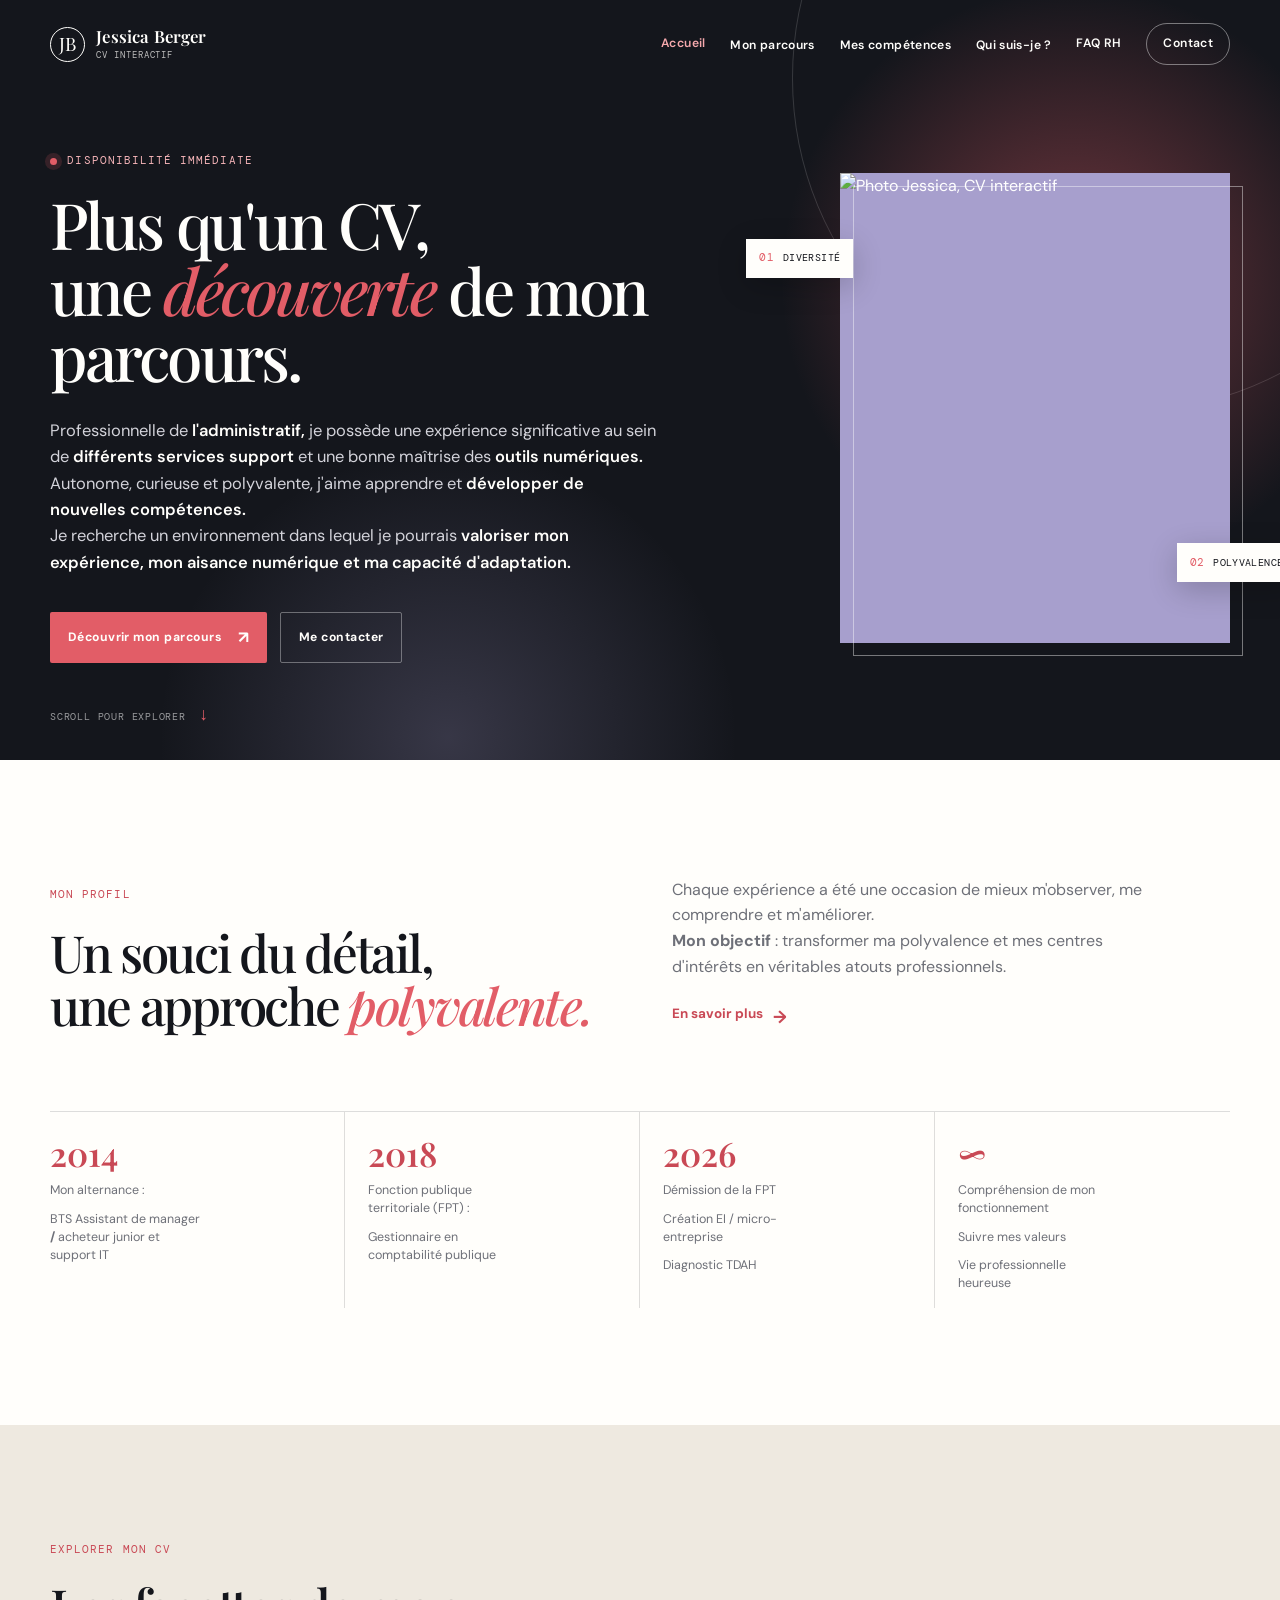
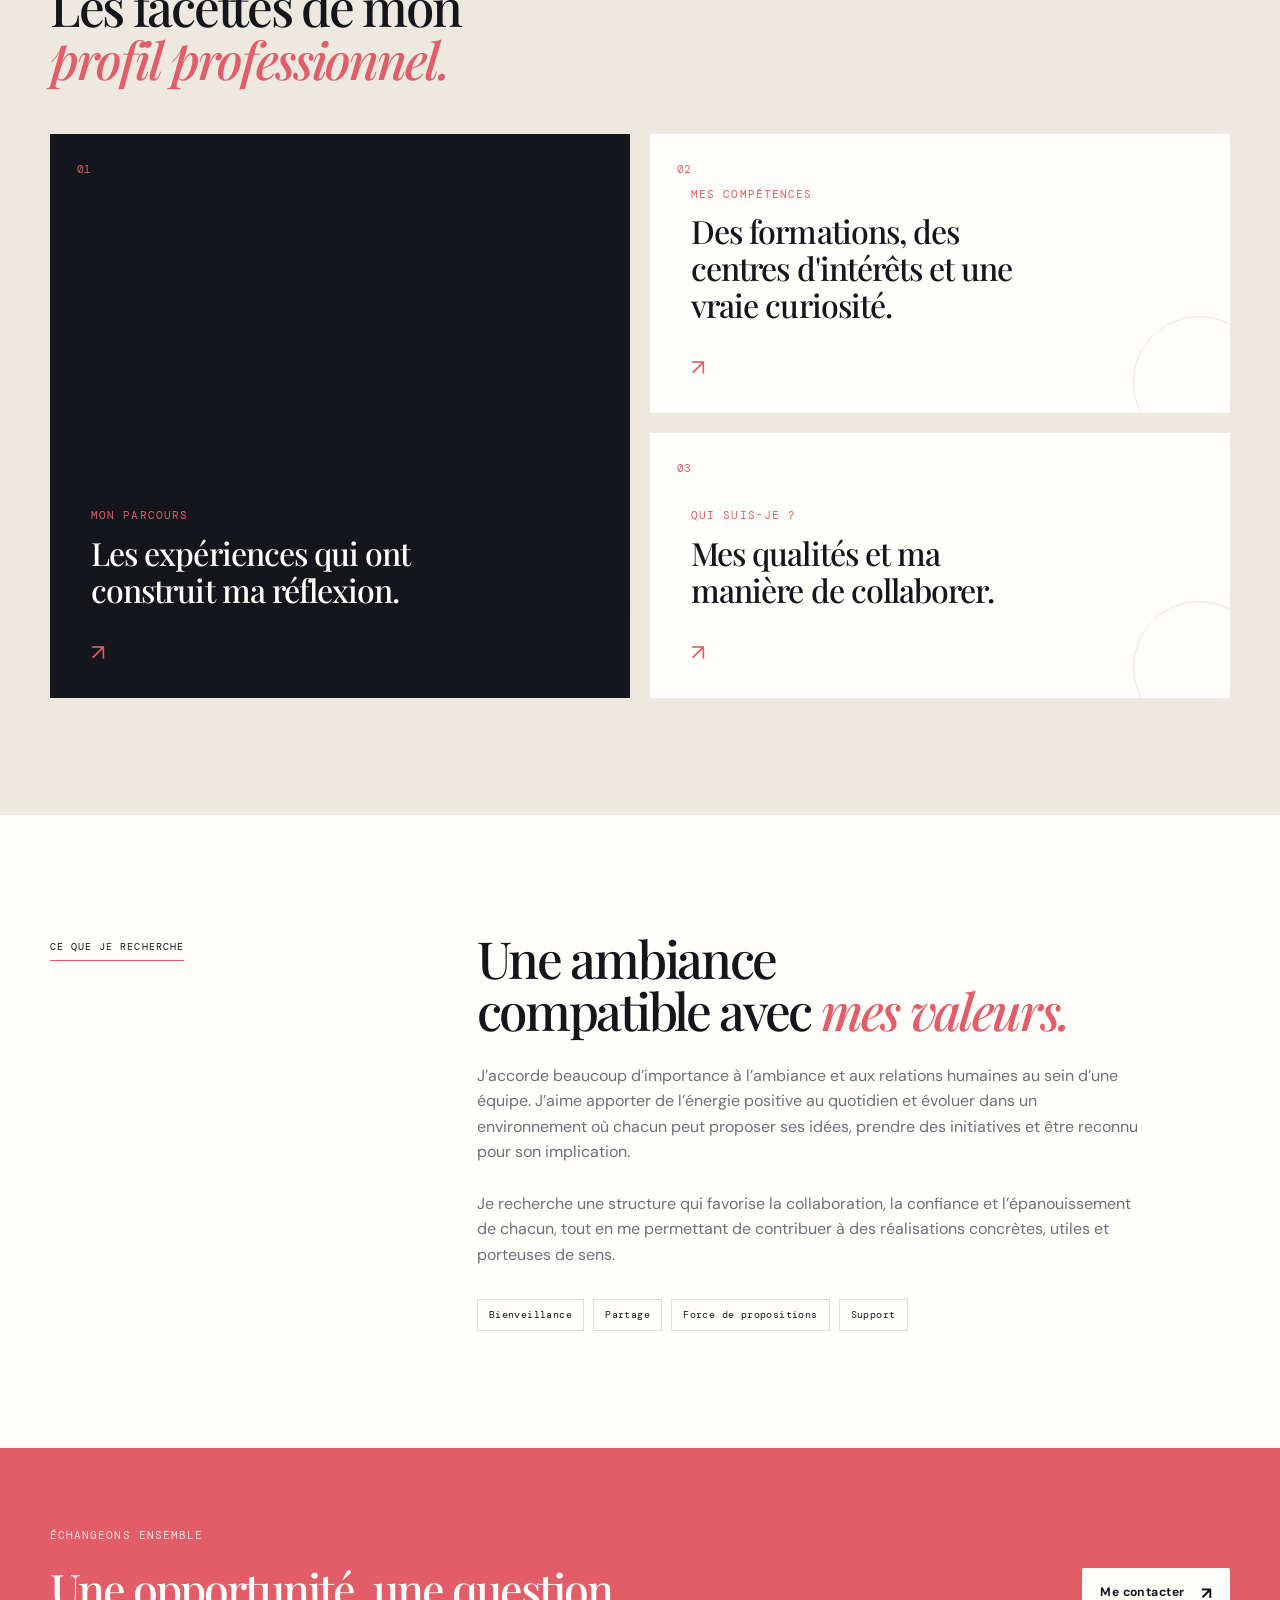
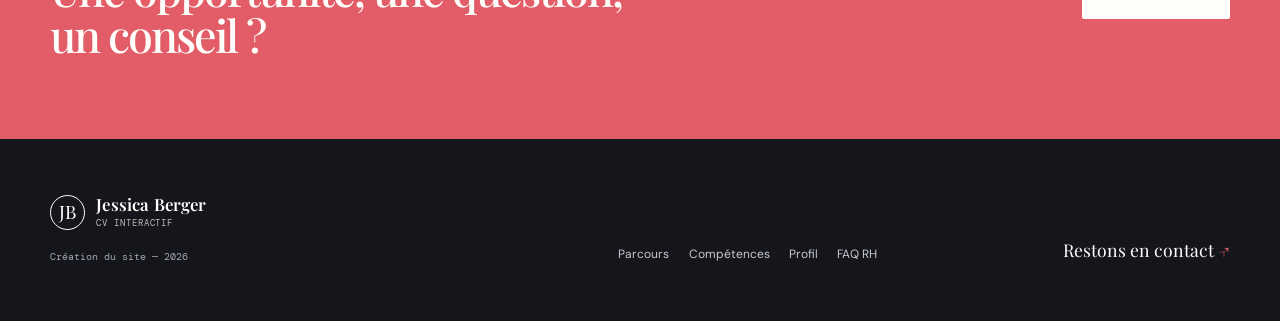
==== index.html @ 3f246759 "Add files via upload" ====
<!DOCTYPE html>
<html lang="fr">
<head>
  <meta charset="UTF-8">
  <meta name="viewport" content="width=device-width, initial-scale=1.0">
  <meta name="description" content="CV interactif Jessica BERGER.">
  <title>Jessica Berger — CV interactif</title>
  <link rel="preconnect" href="https://fonts.googleapis.com">
  <link rel="preconnect" href="https://fonts.gstatic.com" crossorigin>
  <link href="https://fonts.googleapis.com/css2?family=DM+Mono&family=DM+Sans:opsz,wght@9..40,400;9..40,500;9..40,600;9..40,700&family=Playfair+Display:ital,wght@0,500;0,600;0,700;1,600&display=swap" rel="stylesheet">
  <link rel="stylesheet" href="styles.css">
  <script defer src="script.js"></script>
</head>
<body data-page="accueil">
  <header class="site-header">
    <nav class="nav container" aria-label="Navigation principale">
      <a class="brand" href="index.html" aria-label="Accueil JBR">
        <span class="brand-mark">JB</span>
        <span><strong>Jessica Berger</strong><small>CV interactif</small></span>
      </a>
      <button class="nav-toggle" type="button" aria-label="Ouvrir le menu" aria-expanded="false">
        <span></span><span></span>
      </button>
      <div class="nav-menu" data-nav-menu>
        <a class="nav-link" data-nav="accueil" href="index.html">Accueil</a>
        <div class="nav-group">
          <a class="nav-link" data-nav="parcours" href="parcours.html">Mon parcours</a>
          <div class="nav-dropdown">
            <a href="parcours.html#experiences">Expériences professionnelles</a>
            <a href="parcours.html#formations">Formations</a>
          </div>
        </div>
        <div class="nav-group">
          <a class="nav-link" data-nav="competences" href="competences.html">Mes compétences</a>
          <div class="nav-dropdown">
            <a href="competences.html#professionnelles">Professionnelles</a>
            <a href="competences.html#techniques">Techniques</a>
            <a href="competences.html#autodidacte">Autodidacte</a>
          </div>
        </div>
        <div class="nav-group">
          <a class="nav-link" data-nav="profil" href="profil.html">Qui suis-je ?</a>
          <div class="nav-dropdown">
            <a href="profil.html#qualites">Qualités</a>
            <a href="profil.html#amelioration">Axes d'amélioration</a>
            <a href="profil.html#methode">Mon environnement idéal</a>
          </div>
        </div>
        <a class="nav-link" data-nav="faq" href="faq.html">FAQ RH</a>
        <a class="nav-contact" data-nav="contact" href="contact.html">Contact</a>
      </div>
    </nav>
  </header>

  <main>
    <section class="hero hero-home">
      <div class="container hero-layout">
        <div class="hero-copy reveal">
          <p class="eyebrow"><span></span> Disponibilité immédiate</p>
          <h1>Plus qu'un CV,<br>une <em>découverte</em> de mon parcours.</h1>
          <p class="hero-lead">
           Professionnelle de <strong>l'administratif,</strong>  je possède une expérience significative au sein de <strong>différents services support</strong> 
           et une bonne maîtrise des <strong>outils numériques.</strong>
          <br>Autonome, curieuse et polyvalente, j'aime apprendre et <strong>développer de nouvelles compétences.</strong>
          
          <br>Je recherche un environnement dans lequel je pourrais <strong>valoriser mon expérience, mon aisance numérique et ma capacité d'adaptation.</strong></p>
          <div class="button-row">
            <a class="button button-primary" href="parcours.html">Découvrir mon parcours <span>↗</span></a>
            <a class="button button-ghost" href="contact.html">Me contacter</a>
          </div>
        </div>
        <div class="hero-portrait reveal">
          <div class="portrait-frame">
            <img src="images/logo.jpg" alt="Photo Jessica, CV interactif">
          </div>
          <div class="portrait-note note-top"><span>01</span> Diversité</div>
          <div class="portrait-note note-bottom"><span>02</span> Polyvalence</div>
        </div>
      </div>
      <div class="hero-signal">Scroll pour explorer <span>↓</span></div>
    </section>

    <section class="intro-section section">
      <div class="container intro-grid">
        <div>
          <p class="eyebrow eyebrow-dark">Mon profil</p>
          <h2>Un souci du détail,<br>une approche <em>polyvalente.</em></h2>
        </div>
        <div class="intro-text">
          <p>Chaque expérience a été une occasion de mieux m'observer, me comprendre et m'améliorer.</p> 
            <p><strong>Mon objectif </strong>: transformer ma polyvalence et mes centres d'intérêts en véritables atouts professionnels.</p>
          <a class="text-link" href="profil.html">En savoir plus <span>→</span></a>
        </div>
      </div>
      <div class="container stats-grid">
        <div class="stat"><strong>2014</strong><span>Mon alternance :</span>
        <span>BTS Assistant de manager <b>/</b> acheteur junior et support IT</span></div>
        <div class="stat"><strong>2018</strong><span>Fonction publique territoriale (FPT) :
          <span>Gestionnaire en comptabilité publique</span>
        </span></div>
        <div class="stat"><strong>2026</strong><span>Démission de la FPT</span>
          <span>Création EI / micro-entreprise </span>
        <span>Diagnostic TDAH</span></div>
        <div class="stat"><strong>∞</strong><span>Compréhension de mon fonctionnement</span>
          <span>Suivre mes valeurs</span>
          <span>Vie professionnelle heureuse</span></div>
      </div>
    </section>

    <section class="section section-sand">
      <div class="container section-heading">
        <p class="eyebrow eyebrow-dark">Explorer mon CV</p>
        <h2>Les facettes de mon<br><em>profil professionnel.</em></h2>
      </div>
      <div class="container route-grid">
        <a class="route-card route-card-large" href="parcours.html">
          <span class="route-number">01</span>
          <div><br><p>Mon parcours</p><h3>Les expériences qui ont construit ma réflexion.</h3><span class="card-arrow">↗</span></div>
        </a>
        <a class="route-card" href="competences.html">
          <span class="route-number">02</span>
          <div><br><p>Mes compétences</p><h3>Des formations, des centres d'intérêts et une vraie curiosité.</h3><span class="card-arrow">↗</span></div>
        </a>
        <a class="route-card" href="profil.html">
          <span class="route-number">03</span>
          <div><br><p>Qui suis-je ?</p><h3>Mes qualités et ma manière de collaborer.</h3><span class="card-arrow">↗</span></div>
        </a>
      </div>
    </section>

    <section class="section focus-section">
      <div class="container focus-layout">
        <div class="focus-label"><span>Ce que je recherche</span></div>
        <div>
          <h2>Une ambiance <br>compatible avec <em>mes valeurs.</em></h2>
          <p>J’accorde beaucoup d’importance à l’ambiance et aux relations humaines au sein d’une équipe. J’aime apporter de l’énergie 
            positive au quotidien et évoluer dans un environnement où chacun peut 
            proposer ses idées, prendre des initiatives et être reconnu pour son implication. </p>
            <p>Je recherche une structure qui favorise la collaboration, la confiance et l’épanouissement de chacun, tout en me permettant de 
              contribuer à des réalisations concrètes, utiles et porteuses de sens. </p>
            
          <div class="pill-row"><span>Bienveillance</span><span>Partage</span><span>Force de propositions</span><span>Support</span></div>
        </div>
      </div>
    </section>

    <section class="cta-section">
      <div class="container cta-layout">
        <div><p class="eyebrow">Échangeons ensemble</p><h2>Une opportunité, une question,<br>un conseil ?</h2></div>
        <a class="button button-light" href="contact.html">Me contacter <span>↗</span></a>
      </div>
    </section>
  </main>

  <footer class="site-footer">
    <div class="container footer-grid">
      <div><a class="brand brand-footer" href="index.html"><span class="brand-mark">JB</span><span><strong>Jessica Berger</strong><small>CV interactif</small></span></a><p>Création du site — 2026</p></div>
      <div class="footer-links"><a href="parcours.html">Parcours</a><a href="competences.html">Compétences</a><a href="profil.html">Profil</a><a href="faq.html">FAQ RH</a></div>
      <a class="footer-contact" href="contact.html">Restons en contact <span>↗</span></a>
    </div>
  </footer>
</body>
</html>
---- styles.css ----
:root {
  --ink: #14161c;
  --ink-soft: #30323b;
  --paper: #f7f5f0;
  --sand: #eee9e0;
  --white: #fffefb;
  --coral: #e25d67;
  --coral-dark: #c94955;
  --lavender: #a79fcd;
  --mist: #dfe4eb;
  --muted: #6e7078;
  --line: rgba(20, 22, 28, .14);
  --font-body: "DM Sans", Arial, sans-serif;
  --font-display: "Playfair Display", Georgia, serif;
  --font-mono: "DM Mono", monospace;
  --container: 1180px;
}

* { box-sizing: border-box; }
html { scroll-behavior: smooth; }
body { margin: 0; background: var(--paper); color: var(--ink); font-family: var(--font-body); line-height: 1.6; }
body.menu-open { overflow: hidden; }
a { color: inherit; }
img { display: block; max-width: 100%; }
.container { width: min(calc(100% - 3rem), var(--container)); margin: 0 auto; }

.site-header { position: absolute; top: 0; z-index: 20; width: 100%; color: var(--white); }
.nav { min-height: 88px; display: flex; align-items: center; justify-content: space-between; gap: 2rem; }
.brand { display: inline-flex; align-items: center; gap: .7rem; text-decoration: none; line-height: 1; }
.brand-mark { display: grid; place-items: center; width: 35px; height: 35px; border: 1px solid currentColor; border-radius: 50%; font-family: var(--font-display); font-size: 1.15rem; }
.brand strong { display: block; font-family: var(--font-display); font-size: 1.05rem; font-weight: 600; letter-spacing: .01em; }
.brand small { display: block; margin-top: .35rem; font-family: var(--font-mono); font-size: .58rem; letter-spacing: .1em; text-transform: uppercase; opacity: .72; }
.nav-menu { display: flex; align-items: center; gap: 1.55rem; }
.nav-link, .nav-contact { text-decoration: none; font-size: .76rem; font-weight: 600; letter-spacing: .03em; transition: color .2s ease; }
.nav-link:hover, .nav-link.active { color: #f6a9ad; }
.nav-contact { padding: .62rem 1rem; border: 1px solid rgba(255,255,255,.42); border-radius: 2rem; }
.nav-contact:hover { background: var(--white); color: var(--ink); }
.nav-group { position: relative; }
.nav-dropdown { position: absolute; top: calc(100% + 1rem); left: -.9rem; min-width: 230px; padding: .65rem; display: grid; gap: .15rem; opacity: 0; visibility: hidden; transform: translateY(-5px); background: var(--white); color: var(--ink); box-shadow: 0 18px 38px rgba(20,22,28,.18); transition: .2s ease; }
.nav-group:hover .nav-dropdown, .nav-group:focus-within .nav-dropdown { visibility: visible; opacity: 1; transform: translateY(0); }
.nav-dropdown a { padding: .56rem .7rem; text-decoration: none; font-size: .77rem; border-radius: 3px; }
.nav-dropdown a:hover { color: var(--coral-dark); background: var(--sand); }
.nav-toggle { display: none; border: 0; background: none; color: inherit; cursor: pointer; }

.hero { position: relative; overflow: hidden; min-height: 760px; color: var(--white); background: var(--ink); }
.hero::before { content: ""; position: absolute; width: 52vw; height: 52vw; min-width: 560px; min-height: 560px; right: -14vw; top: -20vw; border: 1px solid rgba(255,255,255,.15); border-radius: 50%; }
.hero::after { content: ""; position: absolute; inset: 0; background: radial-gradient(circle at 84% 37%, rgba(226,93,103,.46), transparent 25%), radial-gradient(circle at 35% 97%, rgba(167,159,205,.24), transparent 26%); pointer-events: none; }
.hero-layout { position: relative; z-index: 1; display: grid; grid-template-columns: 1.12fr .88fr; gap: 3rem; align-items: center; min-height: 760px; padding: 8rem 0 4.5rem; }
.eyebrow { display: flex; align-items: center; gap: .65rem; margin: 0 0 1.35rem; color: #f5b4b8; font-family: var(--font-mono); font-size: .66rem; letter-spacing: .1em; text-transform: uppercase; }
.eyebrow > span { width: 7px; height: 7px; border-radius: 50%; background: var(--coral); box-shadow: 0 0 0 5px rgba(226,93,103,.16); }
.eyebrow-dark { color: var(--coral-dark); }
.hero h1, h2 { margin: 0; font-family: var(--font-display); font-size: clamp(3rem, 5vw, 5.2rem); font-weight: 500; letter-spacing: -.045em; line-height: 1.03; }
h2 { font-size: clamp(2.5rem, 4vw, 4rem); }
h1 em, h2 em { color: var(--coral); font-weight: 500; }
.hero-lead { max-width: 610px; margin: 1.8rem 0 0; color: #d3d3da; font-size: 1.03rem; }
.hero-lead strong { color: var(--white); font-weight: 600; }
.button-row { display: flex; flex-wrap: wrap; gap: .8rem; margin-top: 2.25rem; }
.button { display: inline-flex; align-items: center; justify-content: center; gap: 1rem; min-height: 49px; padding: .75rem 1.1rem; text-decoration: none; border-radius: 2px; font-size: .76rem; font-weight: 700; letter-spacing: .04em; transition: transform .2s, background .2s, color .2s, border-color .2s; }
.button:hover { transform: translateY(-3px); }
.button span { font-size: 1.05rem; }
.button-primary { color: var(--white); background: var(--coral); }
.button-primary:hover { background: var(--coral-dark); }
.button-ghost { color: var(--white); border: 1px solid rgba(255,255,255,.35); }
.button-ghost:hover { color: var(--ink); background: var(--white); }
.button-light { color: var(--ink); background: var(--white); }
.button-light:hover { background: var(--sand); }
.hero-portrait { position: relative; width: min(100%, 390px); justify-self: end; }
.portrait-frame { aspect-ratio: .83; overflow: hidden; background: var(--lavender); }
.portrait-frame::after { content: ""; position: absolute; inset: 13px -13px -13px 13px; border: 1px solid rgba(255,255,255,.42); pointer-events: none; }
.portrait-frame img { width: 100%; height: 100%; object-fit: cover; filter: saturate(.9) contrast(1.03); }
.portrait-note { position: absolute; z-index: 2; display: flex; align-items: center; gap: .55rem; padding: .65rem .8rem; background: var(--white); color: var(--ink); font-family: var(--font-mono); font-size: .62rem; letter-spacing: .04em; text-transform: uppercase; box-shadow: 0 8px 30px rgba(0,0,0,.2); }
.portrait-note span { color: var(--coral); font-size: .7rem; }
.note-top { top: 14%; left: -24%; }
.note-bottom { right: -17%; bottom: 13%; }
.hero-signal { position: absolute; z-index: 2; bottom: 2rem; left: max(1.5rem, calc((100vw - var(--container))/2)); color: rgba(255,255,255,.57); font-family: var(--font-mono); font-size: .62rem; letter-spacing: .08em; text-transform: uppercase; }
.hero-signal span { display: inline-block; margin-left: .35rem; color: var(--coral); font-size: 1.1rem; }

.section { padding: 7.3rem 0; }
.intro-section { background: var(--white); }
.intro-grid { display: grid; grid-template-columns: 1fr 1fr; gap: 4rem; align-items: end; }
.intro-text { max-width: 470px; }
.intro-text p, .focus-layout p { margin: 0; color: var(--muted); font-size: 1rem; }
.text-link { display: inline-flex; gap: .65rem; margin-top: 1.5rem; color: var(--coral-dark); font-weight: 700; font-size: .84rem; text-decoration: none; }
.text-link span { font-size: 1.1rem; }
.stats-grid { display: grid; grid-template-columns: repeat(4, 1fr); margin-top: 5rem; border-top: 1px solid var(--line); }
.stat { min-height: 144px; padding: 1.55rem 1.25rem 1rem 0; border-right: 1px solid var(--line); }
.stat + .stat { padding-left: 1.45rem; }
.stat:last-child { border-right: 0; }
.stat strong { display: block; color: var(--coral-dark); font-family: var(--font-display); font-size: 2.1rem; font-weight: 600; line-height: 1; }
.stat span { display: block; max-width: 150px; margin-top: .65rem; color: var(--muted); font-size: .78rem; line-height: 1.45; }
.section-sand { background: var(--sand); }
.section-heading { margin-bottom: 3rem; }
.route-grid { display: grid; grid-template-columns: repeat(2, 1fr); gap: 1.25rem; }
.route-card { position: relative; display: flex; min-height: 265px; padding: 1.7rem; background: var(--white); color: var(--ink); text-decoration: none; overflow: hidden; transition: transform .25s, background .25s, color .25s; }
.route-card::after { content: ""; position: absolute; right: -35px; bottom: -35px; width: 130px; height: 130px; border: 1px solid rgba(20,22,28,.1); border-radius: 50%; }
.route-card:hover { transform: translateY(-5px); background: var(--ink); color: var(--white); }
.route-card-large { grid-row: span 2; min-height: 550px; background: var(--ink); color: var(--white); }
.route-number { position: relative; z-index: 1; color: var(--coral); font-family: var(--font-mono); font-size: .68rem; }
.route-card > div { position: relative; z-index: 1; align-self: end; max-width: 335px; }
.route-card p { margin: 0 0 .6rem; color: var(--coral); font-family: var(--font-mono); font-size: .66rem; letter-spacing: .1em; text-transform: uppercase; }
.route-card h3 { margin: 0; font-family: var(--font-display); font-size: clamp(1.7rem, 2.5vw, 2.45rem); font-weight: 500; line-height: 1.15; letter-spacing: -.03em; }
.card-arrow { display: inline-block; margin-top: 1.65rem; font-size: 1.4rem; color: var(--coral); }
.focus-section { background: var(--white); }
.focus-layout { display: grid; grid-template-columns: .65fr 1.35fr; gap: 4rem; }
.focus-label { padding-top: .45rem; font-family: var(--font-mono); font-size: .65rem; letter-spacing: .1em; text-transform: uppercase; }
.focus-label span { border-bottom: 1px solid var(--coral); padding-bottom: .45rem; }
.focus-layout h2 { max-width: 750px; }
.focus-layout p { max-width: 670px; margin-top: 1.6rem; }
.pill-row { display: flex; flex-wrap: wrap; gap: .55rem; margin-top: 2rem; }
.pill-row span { padding: .43rem .7rem; border: 1px solid var(--line); font-family: var(--font-mono); font-size: .62rem; letter-spacing: .04em; }
.cta-section { padding: 5rem 0; color: var(--white); background: var(--coral); }
.cta-layout { display: flex; justify-content: space-between; gap: 2rem; align-items: center; }
.cta-section .eyebrow { color: #ffe0df; }
.cta-section h2 { font-size: clamp(2.25rem, 3.5vw, 3.5rem); }
.site-footer { padding: 3.5rem 0; color: var(--white); background: var(--ink); }
.footer-grid { display: grid; grid-template-columns: 1.3fr 1fr auto; gap: 2rem; align-items: end; }
.brand-footer { color: var(--white); }
.site-footer p { margin: 1.2rem 0 0; color: #a5a6ae; font-family: var(--font-mono); font-size: .62rem; }
.footer-links { display: flex; flex-wrap: wrap; gap: .75rem 1.2rem; }
.footer-links a, .footer-contact { color: #c9c9d0; font-size: .75rem; text-decoration: none; }
.footer-links a:hover, .footer-contact:hover { color: var(--coral); }
.footer-contact { color: var(--white); font-family: var(--font-display); font-size: 1.1rem; }
.footer-contact span { color: var(--coral); }

/* Pages internes */
.page-hero { position: relative; overflow: hidden; min-height: 450px; padding: 10.2rem 0 4.7rem; color: var(--white); background: var(--ink); }
.page-hero::before { content: attr(data-index); position: absolute; right: 5vw; bottom: -9.5rem; color: rgba(255,255,255,.045); font-family: var(--font-display); font-size: 28rem; font-weight: 600; line-height: 1; }
.page-hero::after { content: ""; position: absolute; width: 470px; height: 470px; right: -120px; top: -260px; border: 1px solid rgba(226,93,103,.45); border-radius: 50%; box-shadow: 0 0 0 70px rgba(226,93,103,.06), 0 0 0 140px rgba(226,93,103,.03); }
.page-hero-inner { position: relative; z-index: 1; max-width: 780px; }
.breadcrumb { margin: 0 0 1.45rem; color: #aaaab4; font-family: var(--font-mono); font-size: .65rem; letter-spacing: .08em; text-transform: uppercase; }
.breadcrumb a { color: #f0a1a6; text-decoration: none; }
.page-hero h1 { font-size: clamp(3rem, 5.8vw, 5.3rem); line-height: 1 }
.page-hero p:not(.breadcrumb) { max-width: 630px; margin: 1.5rem 0 0; color: #c4c4cd; }
.subnav { position: relative; z-index: 2; display: flex; flex-wrap: wrap; gap: .55rem; margin-top: 2.1rem; }
.subnav a { padding: .42rem .65rem; color: #d3d3d9; border-bottom: 1px solid rgba(255,255,255,.2); font-family: var(--font-mono); font-size: .62rem; letter-spacing: .04em; text-decoration: none; }
.subnav a:hover { color: var(--coral); border-color: var(--coral); }
.page-section { padding: 6.5rem 0; scroll-margin-top: 2rem; }
.page-section-sand { background: var(--sand); }
.section-overline { display: flex; align-items: center; gap: .7rem; margin: 0 0 1.1rem; color: var(--coral-dark); font-family: var(--font-mono); font-size: .66rem; letter-spacing: .1em; text-transform: uppercase; }
.section-overline::before { content: ""; width: 26px; height: 1px; background: currentColor; }
.section-title { max-width: 690px; }
.section-description { max-width: 660px; margin: 1.25rem 0 0; color: var(--muted); }
.timeline { position: relative; max-width: 920px; margin: 3.6rem auto 0; }
.timeline::before { content: ""; position: absolute; left: 122px; top: 0; bottom: 0; width: 1px; background: var(--line); }
.timeline-entry { display: grid; grid-template-columns: 122px 1fr; gap: 2.8rem; padding-bottom: 3.2rem; }
.timeline-entry:last-child { padding-bottom: 0; }
.timeline-date { padding-top: .35rem; color: var(--coral-dark); font-family: var(--font-mono); font-size: .68rem; letter-spacing: .04em; }
.timeline-content { position: relative; padding: 1.8rem; background: var(--white); box-shadow: 0 10px 25px rgba(20,22,28,.04); }
.timeline-content::before { content: ""; position: absolute; left: -2.8rem; top: 2rem; width: 11px; height: 11px; border: 2px solid var(--coral); border-radius: 50%; background: var(--sand); transform: translateX(-5px); }
.timeline-content h3 { margin: 0; font-family: var(--font-display); font-size: 1.8rem; font-weight: 600; letter-spacing: -.025em; }
.timeline-content .role { margin: .25rem 0 1rem; color: var(--coral-dark); font-size: .78rem; font-weight: 700; }
.timeline-content p { margin: 0; color: var(--muted); font-size: .91rem; }
.detail-list { display: grid; gap: .65rem; margin: 1.25rem 0 0; padding: 0; list-style: none; }
.detail-list li { position: relative; padding-left: 1rem; color: var(--ink-soft); font-size: .87rem; }
.detail-list li::before { content: ""; position: absolute; left: 0; top: .61rem; width: 5px; height: 5px; border-radius: 50%; background: var(--coral); }
.placeholder-note { max-width: 920px; margin: 2rem auto 0; padding: 1rem 1.25rem; border-left: 2px solid var(--coral); background: rgba(226,93,103,.075); color: var(--muted); font-size: .77rem; }
.formation-grid { display: grid; grid-template-columns: repeat(3, 1fr); gap: 1.2rem; margin-top: 3rem; }
.formation-card { min-height: 250px; padding: 1.5rem; background: var(--ink); color: var(--white); }
.formation-card:nth-child(even) { background: var(--lavender); color: var(--ink); }
.formation-card span { color: var(--coral); font-family: var(--font-mono); font-size: .64rem; }
.formation-card h3 { margin: 2.2rem 0 .8rem; font-family: var(--font-display); font-size: 1.62rem; font-weight: 500; line-height: 1.14; }
.formation-card p { margin: 0; color: inherit; font-size: .83rem; opacity: .72; }
.learning-banner { display: grid; grid-template-columns: auto 1fr; gap: 1.5rem; align-items: center; margin-top: 1.2rem; padding: 1.5rem; background: var(--white); border-top: 2px solid var(--coral); }
.learning-banner strong { color: var(--coral-dark); font-family: var(--font-display); font-size: 2rem; }
.learning-banner p { margin: 0; color: var(--muted); font-size: .88rem; }

.skills-layout { display: grid; grid-template-columns: .72fr 1.28fr; gap: 4rem; }
.skills-intro { position: sticky; top: 2rem; height: max-content; }
.skills-intro p { margin: 1.2rem 0 0; color: var(--muted); }
.skills-list { display: grid; gap: 1px; background: var(--line); }
.skill-row { display: grid; grid-template-columns: 110px 1fr auto; gap: 1rem; align-items: center; padding: 1.25rem 1.2rem; background: var(--white); }
.skill-row > span:first-child { color: var(--coral-dark); font-family: var(--font-mono); font-size: .64rem; }
.skill-row h3 { margin: 0; font-family: var(--font-display); font-size: 1.4rem; font-weight: 600; }
.skill-level { color: var(--muted); font-family: var(--font-mono); font-size: .62rem; }
.skill-row p { grid-column: 2 / -1; margin: -.45rem 0 0; color: var(--muted); font-size: .82rem; }
.technical-grid { display: grid; grid-template-columns: repeat(3, 1fr); gap: 1.2rem; margin-top: 3rem; }
.technical-card { padding: 1.5rem; border: 1px solid var(--line); background: var(--white); }
.technical-card h3 { margin: 0; font-family: var(--font-display); font-size: 1.5rem; font-weight: 600; }
.tag-list { display: flex; flex-wrap: wrap; gap: .5rem; margin: 1.1rem 0 0; }
.tag-list span { padding: .35rem .55rem; background: var(--sand); color: var(--ink-soft); font-family: var(--font-mono); font-size: .61rem; }
.autodidact-grid { align-items:start; grid; grid-template-columns: 1.1fr .9fr; gap: 1.2rem; margin-top: 3rem; }
.autodidact-quote { padding: 2.1rem; color: var(--white); background: var(--ink); }
.autodidact-quote blockquote { margin: 0; font-family: var(--font-display); font-size: clamp(1.8rem, 3vw, 2.7rem); font-style: italic; line-height: 1.18; }
.autodidact-quote p { margin: 1.1rem 0 0; color: #b9bac3; font-size: .83rem; }
.autodidact-cards {display: grid; gap: 1rem;}
.autodidact-card { padding: 1.5rem; border: 1px solid var(--line); background: var(--surface);}
.autodidact-card h3 { margin-bottom: 1rem;}
.autodidact-tags {
  display: flex;
  flex-wrap: wrap;
  gap: 0.5rem;
  margin-top: 1rem;
}

.autodidact-tags span {
  display: inline-flex;
  align-items: center;
  padding: 0.5rem 0.8rem;
  border: 1px solid var(--line);
  background: var(--white);
  font-size: 0.8rem;
}
.interest-list { display: grid; gap: 1px; background: var(--line); }
.interest-list div { display: flex; justify-content: space-between; gap: 1rem; padding: 1.1rem 1.2rem; background: var(--white); }
.interest-list span { font-family: var(--font-display); font-size: 1.2rem; }
.interest-list small { align-self: center; color: var(--coral-dark); font-family: var(--font-mono); font-size: .59rem; }
.interest-list .tag-list {
  margin-top: 1rem;
}

.interest-list .tag-list span {
  font-size: inherit;
}
.quality-grid { display: grid; grid-template-columns: repeat(3, 1fr); gap: 1px; margin-top: 3rem; background: var(--line); }
.quality-card { min-height: 235px; padding: 1.55rem; background: var(--white); }
.quality-card .quality-number { color: var(--coral); font-family: var(--font-mono); font-size: .65rem; }
.quality-card h3 { margin: 2.1rem 0 .55rem; font-family: var(--font-display); font-size: 1.6rem; font-weight: 600; }
.quality-card p { margin: 0; color: var(--muted); font-size: .84rem; }
.growth-grid { display: grid; grid-template-columns: repeat(3, 1fr); gap: 1.2rem; margin-top: 3rem; }
.growth-card { padding: 1.5rem; background: var(--ink); color: var(--white); }
.growth-card:nth-child(even) { background: var(--lavender); color: var(--ink); }
.growth-card span { color: var(--coral); font-family: var(--font-mono); font-size: .65rem; }
.growth-card h3 { margin: 1.7rem 0 .6rem; font-family: var(--font-display); font-size: 1.55rem; font-weight: 600; }
.growth-card p { margin: 0; opacity: .76; font-size: .84rem; }
.method-steps { display: grid; grid-template-columns: repeat(4, 1fr); margin-top: 3rem; border-top: 1px solid var(--line); border-left: 1px solid var(--line); }
.method-step { min-height: 260px; padding: 1.4rem; border-right: 1px solid var(--line); border-bottom: 1px solid var(--line); }
.method-step span { color: var(--coral-dark); font-family: var(--font-mono); font-size: .66rem; }
.method-step h3 { margin: 3.3rem 0 .6rem; font-family: var(--font-display); font-size: 1.5rem; font-weight: 600; line-height: 1.13; }
.method-step p { margin: 0; color: var(--muted); font-size: .8rem; }

.faq-layout { display: grid; grid-template-columns: .75fr 1.25fr; gap: 4.5rem; }
.faq-sticky { position: sticky; top: 2rem; height: max-content; }
.faq-sticky p { margin: 1.3rem 0 0; color: var(--muted); }
.faq-list { border-top: 1px solid var(--line); }
.faq-list details { border-bottom: 1px solid var(--line); }
.faq-list summary { display: flex; align-items: center; justify-content: space-between; gap: 1rem; padding: 1.35rem 0; cursor: pointer; list-style: none; font-family: var(--font-display); font-size: 1.38rem; font-weight: 600; }
.faq-list summary::-webkit-details-marker { display: none; }
.faq-list summary::after { content: "+"; color: var(--coral); font-family: var(--font-body); font-size: 1.45rem; font-weight: 400; }
.faq-list details[open] summary::after { content: "–"; }
.faq-answer { max-width: 640px; padding: 0 1.8rem 1.45rem 0; color: var(--muted); font-size: .89rem; }
.faq-answer p { margin: 0; }

.contact-grid { display: grid; grid-template-columns: .8fr 1.2fr; gap: 1.2rem; margin-top: 3rem; }
.contact-options { display: grid; gap: 1.2rem; }
.contact-card { padding: 1.6rem; color: var(--white); background: var(--ink); }
.contact-card:nth-child(2) { color: var(--ink); background: var(--lavender); }
.contact-card:nth-child(3) { color: var(--ink); background: var(--sand); }
.contact-card span { color: var(--coral); font-family: var(--font-mono); font-size: .63rem; }
.contact-card h3 { margin: 2.2rem 0 .45rem; font-family: var(--font-display); font-size: 1.7rem; font-weight: 600; }
.contact-card p { margin: 0; font-size: .83rem; opacity: .76; }
.contact-card a { display: inline-block; margin-top: 1.25rem; font-size: .82rem; font-weight: 700; text-underline-offset: .28rem; }
.contact-form-panel { padding: 2.2rem; background: var(--white); }
.contact-form-panel h2 { font-size: 2.45rem; }
.contact-form-panel > p { margin: .7rem 0 1.7rem; color: var(--muted); font-size: .89rem; }
.contact-form { display: grid; grid-template-columns: repeat(2, 1fr); gap: .9rem; }
.contact-field { display: grid; gap: .4rem; }
.contact-field-full { grid-column: 1 / -1; }
.contact-field span { color: var(--ink-soft); font-size: .73rem; font-weight: 700; }
.contact-field input, .contact-field textarea { width: 100%; padding: .75rem; border: 1px solid var(--line); border-radius: 0; outline: none; background: var(--paper); color: var(--ink); font: inherit; font-size: .86rem; }
.contact-field input:focus, .contact-field textarea:focus { border-color: var(--coral); }
.contact-field textarea { min-height: 132px; resize: vertical; }
.contact-status { grid-column: 1 / -1; min-height: 1.4em; margin: 0; color: var(--coral-dark); font-size: .78rem; }
.cv-box { display: flex; align-items: center; justify-content: space-between; gap: 2rem; max-width: 850px; margin: 3rem auto 0; padding: 1.6rem; background: var(--sand); border-left: 3px solid var(--coral); }
.cv-box h3 { margin: 0; font-family: var(--font-display); font-size: 1.6rem; }
.cv-box p { margin: .25rem 0 0; color: var(--muted); font-size: .8rem; }
.cv-box .button { flex-shrink: 0; }

.cv-page { background: #eee; }
.cv-sheet { width: min(calc(100% - 2rem), 850px); margin: 2rem auto; padding: 3.2rem; background: var(--white); box-shadow: 0 12px 40px rgba(20,22,28,.15); }
.cv-actions { display: flex; justify-content: flex-end; width: min(calc(100% - 2rem), 850px); margin: 1.5rem auto 0; }
.cv-header { display: flex; justify-content: space-between; gap: 2rem; padding-bottom: 1.8rem; border-bottom: 2px solid var(--ink); }
.cv-header h1 { margin: 0; font-family: var(--font-display); font-size: 3rem; font-weight: 600; line-height: 1; }
.cv-header p { margin: .45rem 0 0; color: var(--coral-dark); font-family: var(--font-mono); font-size: .7rem; text-transform: uppercase; }
.cv-contact { color: var(--muted); font-size: .73rem; text-align: right; }
.cv-section { padding-top: 1.65rem; }
.cv-section h2 { margin: 0 0 .85rem; color: var(--coral-dark); font-family: var(--font-mono); font-size: .72rem; letter-spacing: .1em; text-transform: uppercase; }
.cv-section p { margin: 0; color: var(--ink-soft); font-size: .82rem; }
.cv-entry { display: grid; grid-template-columns: 120px 1fr; gap: 1.3rem; padding: .8rem 0; border-top: 1px solid var(--line); }
.cv-entry > span { color: var(--muted); font-family: var(--font-mono); font-size: .62rem; }
.cv-entry strong { display: block; font-family: var(--font-display); font-size: 1.1rem; }
.cv-entry small { color: var(--coral-dark); font-size: .72rem; }
.cv-columns { display: grid; grid-template-columns: 1fr 1fr; gap: 2rem; }

@media (max-width: 960px) {
  .nav-menu { gap: .85rem; }
  .nav-link, .nav-contact { font-size: .68rem; }
  .hero-layout { grid-template-columns: 1fr .75fr; }
  .intro-grid, .skills-layout, .faq-layout { gap: 2.5rem; }
  .formation-grid, .technical-grid, .quality-grid, .growth-grid { grid-template-columns: repeat(2, 1fr); }
  .method-steps { grid-template-columns: repeat(2, 1fr); }
}
@media (max-width: 760px) {
  .container { width: min(calc(100% - 2rem), var(--container)); }
  .site-header { background: rgba(20,22,28,.92); }
  .nav { min-height: 70px; }
  .nav-toggle { position: relative; z-index: 11; display: grid; gap: 5px; padding: .6rem; }
  .nav-toggle span { display: block; width: 23px; height: 1px; background: currentColor; transition: transform .2s; }
  .nav-toggle[aria-expanded="true"] span:first-child { transform: translateY(3px) rotate(45deg); }
  .nav-toggle[aria-expanded="true"] span:last-child { transform: translateY(-3px) rotate(-45deg); }
  .nav-menu { position: fixed; inset: 0; z-index: 10; display: flex; flex-direction: column; align-items: flex-start; justify-content: center; gap: .2rem; padding: 5rem 2.2rem 2rem; background: var(--ink); transform: translateX(100%); transition: transform .3s ease; }
  .nav-menu.open { transform: translateX(0); }
  .nav-link, .nav-contact { padding: .6rem 0; font-family: var(--font-display); font-size: 1.45rem; font-weight: 500; }
  .nav-contact { margin-top: .7rem; padding: .6rem 1rem; font-family: var(--font-body); font-size: .82rem; }
  .nav-group { width: 100%; }
  .nav-dropdown { position: static; display: flex; min-width: 0; padding: 0 0 .45rem .8rem; opacity: 1; visibility: visible; transform: none; background: transparent; color: #bdbec6; box-shadow: none; }
  .nav-dropdown a { padding: .15rem .25rem; font-size: .65rem; }
  .nav-dropdown a:hover { background: transparent; }
  .hero { min-height: auto; }
  .hero-layout { grid-template-columns: 1fr; gap: 2.2rem; min-height: auto; padding: 8.6rem 0 5rem; }
  .hero-copy { max-width: 620px; }
  .hero-portrait { width: min(78%, 360px); justify-self: start; margin-left: 8%; }
  .hero-signal { display: none; }
  .note-top { left: -18%; }
  .note-bottom { right: -15%; }
  .section, .page-section { padding: 4.5rem 0; }
  .intro-grid, .focus-layout, .faq-layout { grid-template-columns: 1fr; }
  .stats-grid { grid-template-columns: repeat(2, 1fr); margin-top: 3rem; }
  .stat:nth-child(2) { border-right: 0; }
  .stat:nth-child(n+3) { border-top: 1px solid var(--line); }
  .route-grid { grid-template-columns: 1fr; }
  .route-card-large { grid-row: auto; min-height: 330px; }
  .route-card { min-height: 250px; }
  .cta-layout, .footer-grid, .cv-box { align-items: flex-start; flex-direction: column; }
  .footer-grid { grid-template-columns: 1fr; }
  .page-hero { min-height: 410px; padding: 8rem 0 3.5rem; }
  .page-hero::before { right: -1rem; font-size: 17rem; bottom: -5rem; }
  .timeline::before { left: 8px; }
  .timeline-entry { grid-template-columns: 1fr; gap: .65rem; padding-left: 2rem; }
  .timeline-content::before { left: -2rem; transform: translateX(-5px); }
  .formation-grid, .technical-grid, .quality-grid, .growth-grid, .autodidact-grid, .contact-grid { grid-template-columns: 1fr; }
  .skills-intro, .faq-sticky { position: static; }
  .skill-row { grid-template-columns: 70px 1fr; }
  .skill-level { display: none; }
  .skill-row p { grid-column: 2; }
  .method-steps { grid-template-columns: 1fr; }
  .method-step { min-height: 200px; }
  .method-step h3 { margin-top: 1.6rem; }
  .contact-form { grid-template-columns: 1fr; }
  .contact-field-full { grid-column: auto; }
  .cv-sheet { padding: 2rem 1.4rem; }
  .cv-header, .cv-columns { grid-template-columns: 1fr; display: grid; }
  .cv-contact { text-align: left; }
  .cv-entry { grid-template-columns: 1fr; gap: .25rem; }
}
@media print {
  .cv-actions { display: none; }
  .cv-page { background: white; }
  .cv-sheet { width: 100%; margin: 0; box-shadow: none; }
}
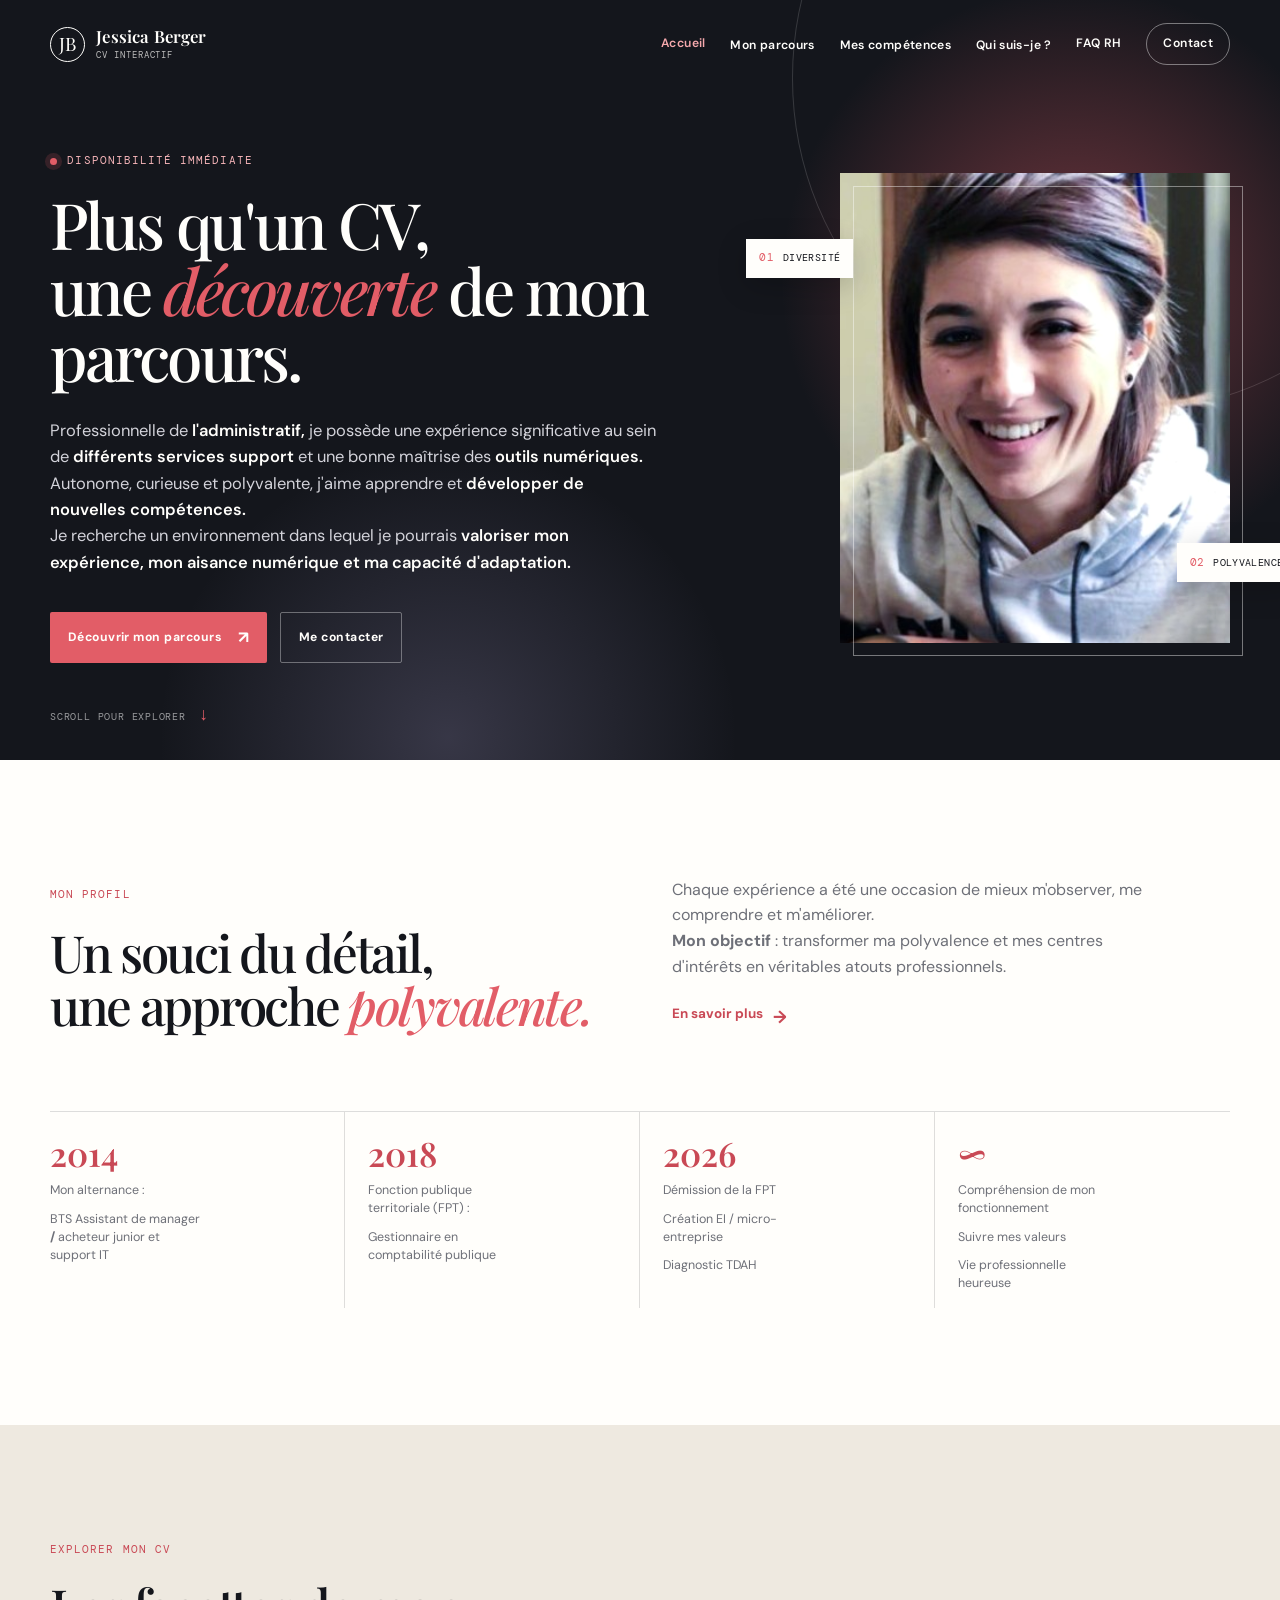
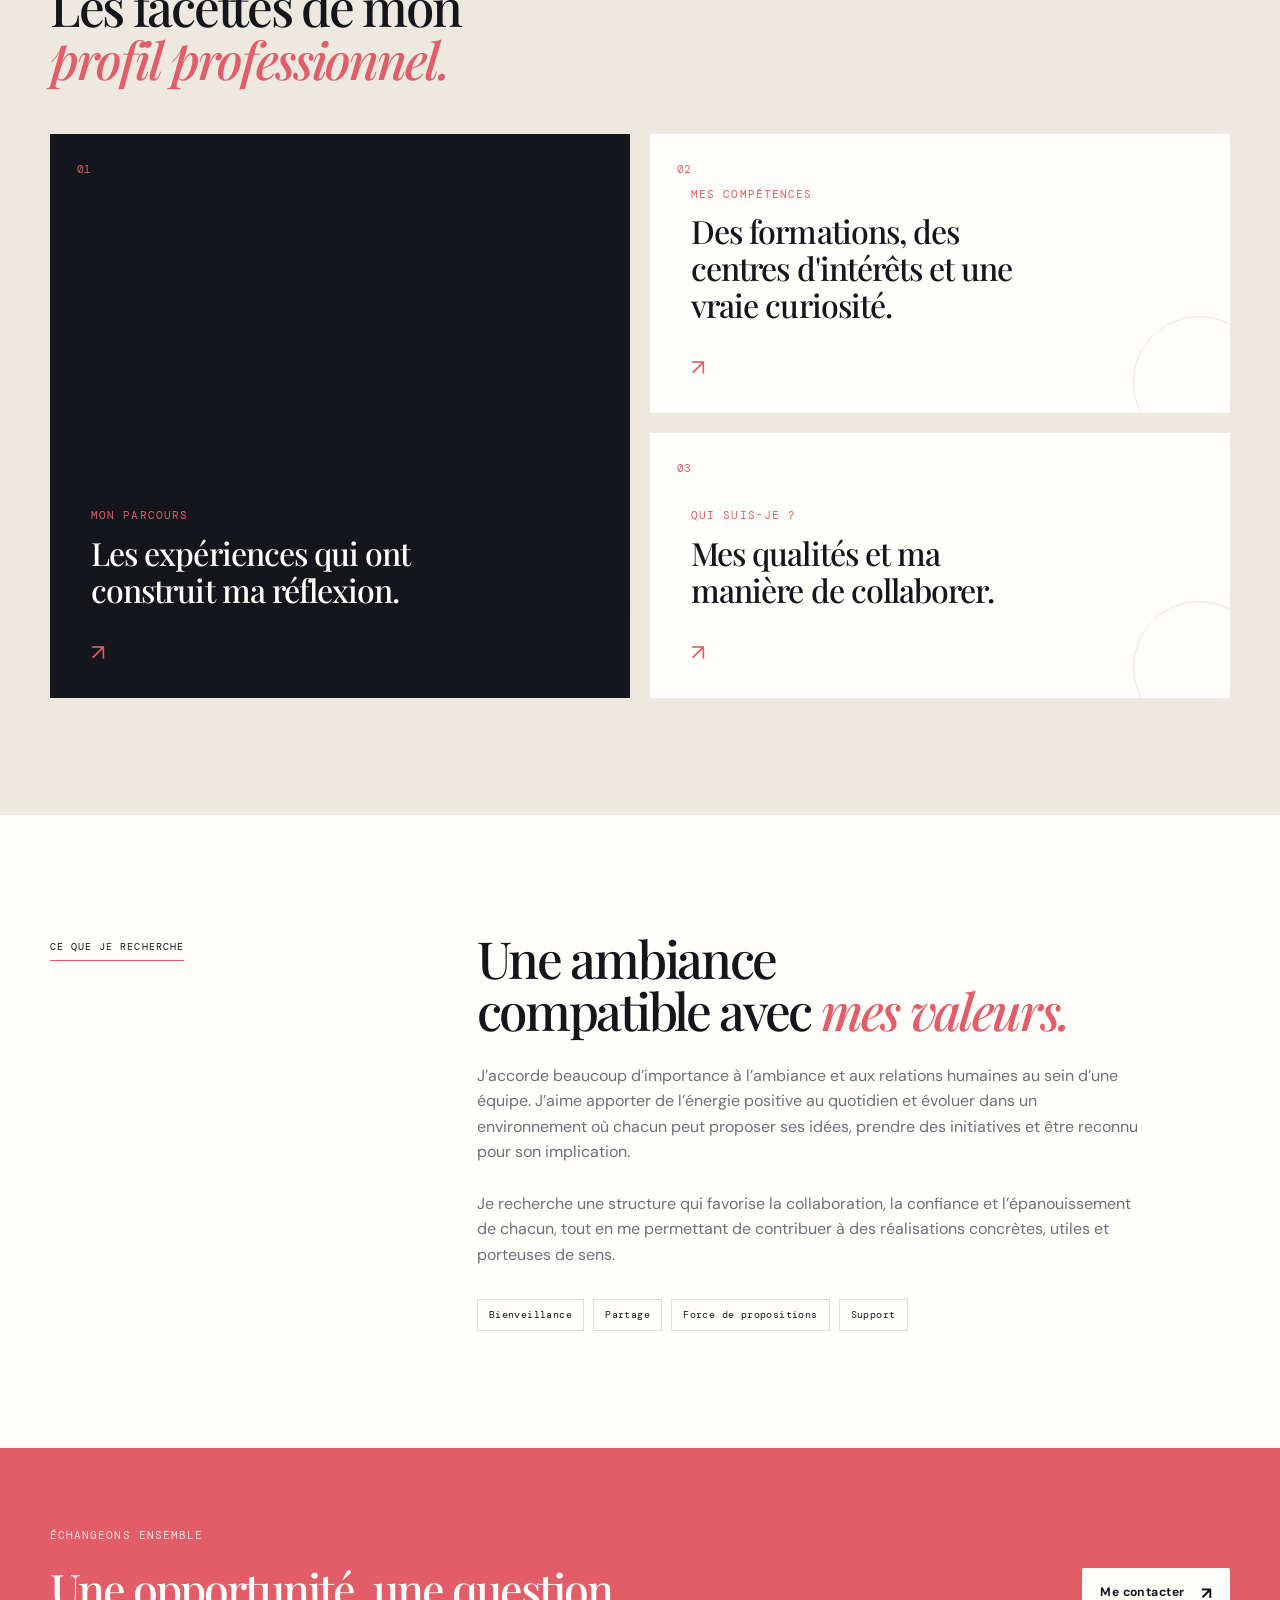
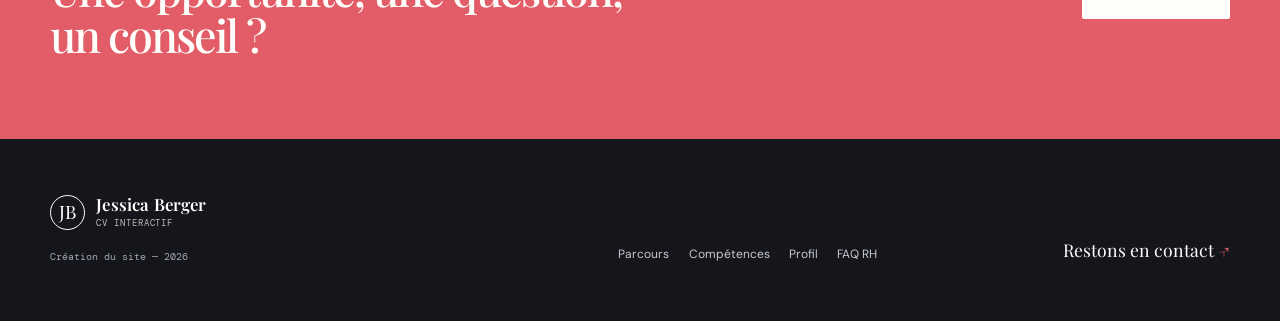
==== commit 1eda1ea5: "Update index.html" ====
--- a/index.html
+++ b/index.html
@@ -71,7 +71,7 @@
         </div>
         <div class="hero-portrait reveal">
           <div class="portrait-frame">
-            <img src="images/logo.jpg" alt="Photo Jessica, CV interactif">
+            <img src="logo.jpg" alt="Photo Jessica, CV interactif">
           </div>
           <div class="portrait-note note-top"><span>01</span> Diversité</div>
           <div class="portrait-note note-bottom"><span>02</span> Polyvalence</div>
